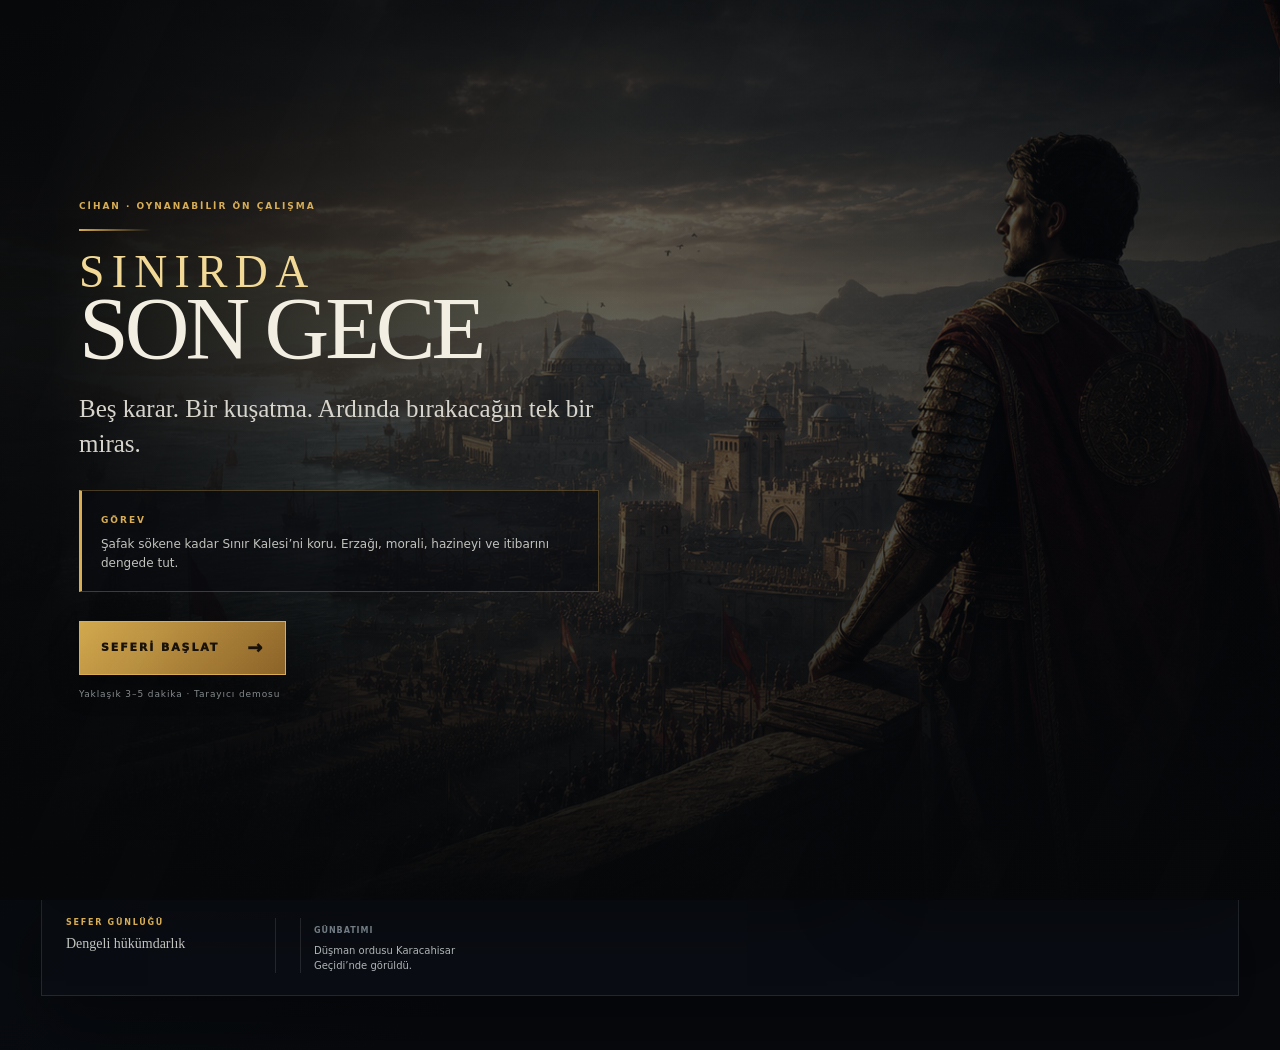
==== demo/index.html @ 83514f41 "Add playable Cihan siege demo" ====
<!doctype html>
<html lang="tr">
  <head>
    <meta charset="UTF-8" />
    <meta name="viewport" content="width=device-width, initial-scale=1.0" />
    <meta
      name="description"
      content="CİHAN: Tahtın Çağı için tarayıcıda oynanabilen sınır kalesi kuşatma demosu."
    />
    <meta name="theme-color" content="#080b10" />
    <title>CİHAN: Sınır Kalesi — Oynanabilir Demo</title>
    <link rel="stylesheet" href="./demo.css" />
  </head>
  <body>
    <div class="grain" aria-hidden="true"></div>

    <header class="game-header">
      <a class="brand" href="../" aria-label="Cihan ana sayfasına dön">
        <span>CİHAN</span>
        <small>TAHTIN ÇAĞI</small>
      </a>
      <div class="scenario-label">
        <span>Oynanabilir ön çalışma</span>
        <strong>Sınır Kalesi</strong>
      </div>
      <div class="header-actions">
        <button class="quiet-button" id="restartButton" type="button">
          Yeni Sefer
        </button>
        <a class="quiet-button" href="../">Vizyon Sitesi</a>
      </div>
    </header>

    <main class="game-shell">
      <section class="campaign-strip" aria-label="Sefer ilerlemesi">
        <div class="campaign-copy">
          <p id="chapterLabel">BÖLÜM 01 · ALARM</p>
          <h1 id="campaignTitle">Sınırda Son Gece</h1>
        </div>
        <div class="turn-track">
          <div class="turn-meta">
            <span id="turnCounter">KARAR 1 / 5</span>
            <span id="timeLabel">GÜNBATIMI</span>
          </div>
          <ol id="turnPips" aria-label="Karar ilerlemesi">
            <li class="active"><span>1</span></li>
            <li><span>2</span></li>
            <li><span>3</span></li>
            <li><span>4</span></li>
            <li><span>5</span></li>
          </ol>
        </div>
      </section>

      <section class="game-grid">
        <div class="world-panel">
          <div class="world-image" id="worldImage">
            <div class="world-vignette" aria-hidden="true"></div>
            <div class="weather weather-one" aria-hidden="true"></div>
            <div class="weather weather-two" aria-hidden="true"></div>

            <div class="map-status enemy-status">
              <span>DÜŞMAN ORDUSU</span>
              <strong id="enemyStrength">100%</strong>
              <div class="mini-bar">
                <i id="enemyBar" style="width: 100%"></i>
              </div>
            </div>

            <div class="map-status fortress-status">
              <span>SINIR KALESİ</span>
              <strong id="fortressStrength">45%</strong>
              <div class="mini-bar friendly">
                <i id="fortressBar" style="width: 45%"></i>
              </div>
            </div>

            <div class="map-marker fortress-marker">
              <span class="marker-pulse"></span>
              <i>KALE</i>
            </div>
            <div class="map-marker enemy-marker">
              <span class="marker-pulse"></span>
              <i>DÜŞMAN</i>
            </div>
            <div class="map-marker scout-marker" id="scoutMarker">
              <span class="marker-pulse"></span>
              <i>KEŞİF</i>
            </div>
            <div class="map-marker ally-marker" id="allyMarker">
              <span class="marker-pulse"></span>
              <i>TAKVİYE</i>
            </div>

            <div class="world-caption">
              <span id="locationLabel">BATI SINIRI · KARACAHİSAR GEÇİDİ</span>
              <p id="worldCaption">
                Düşman sancakları ufukta belirdi. Kale, yardım gelene kadar
                dayanmak zorunda.
              </p>
            </div>
          </div>

          <div class="resource-board" aria-label="Sefer kaynakları">
            <article class="resource-card" data-resource="erzak">
              <div>
                <span>ERZAK</span>
                <strong id="resourceErzak">72</strong>
              </div>
              <div class="resource-bar"><i id="barErzak"></i></div>
            </article>
            <article class="resource-card" data-resource="moral">
              <div>
                <span>MORAL</span>
                <strong id="resourceMoral">64</strong>
              </div>
              <div class="resource-bar"><i id="barMoral"></i></div>
            </article>
            <article class="resource-card" data-resource="hazine">
              <div>
                <span>HAZİNE</span>
                <strong id="resourceHazine">58</strong>
              </div>
              <div class="resource-bar"><i id="barHazine"></i></div>
            </article>
            <article class="resource-card" data-resource="itibar">
              <div>
                <span>İTİBAR</span>
                <strong id="resourceItibar">46</strong>
              </div>
              <div class="resource-bar"><i id="barItibar"></i></div>
            </article>
          </div>
        </div>

        <aside class="decision-panel" aria-labelledby="decisionTitle">
          <div class="decision-heading">
            <span id="sceneEyebrow">ALARM ÇANLARI</span>
            <h2 id="decisionTitle">İlk emrin ne olacak?</h2>
            <p id="sceneNarrative">
              Gözcüler üç düşman kolunun geçide yaklaştığını bildiriyor. Gece
              çökmeden tek bir hazırlığa zaman var.
            </p>
          </div>

          <div class="advisor-card">
            <div class="advisor-portrait" id="advisorPortrait" aria-hidden="true">
              <span>N</span>
            </div>
            <div>
              <span id="advisorName">NİZAM · BAŞVEKİL</span>
              <p id="advisorText">
                “Hünkârım, ilk emriniz yalnız kaleyi değil, askerlerin size
                duyduğu güveni de şekillendirecek.”
              </p>
            </div>
          </div>

          <div class="choice-list" id="choiceList" aria-live="polite"></div>

          <div class="last-result" id="lastResult" aria-live="polite" hidden>
            <span>EMRİNİN SONUCU</span>
            <p id="lastResultText"></p>
          </div>
        </aside>
      </section>

      <section class="chronicle-panel" aria-label="Sefer günlüğü">
        <div class="chronicle-heading">
          <span>SEFER GÜNLÜĞÜ</span>
          <strong id="strategyLabel">Henüz bir yol seçilmedi</strong>
        </div>
        <ol id="chronicleList">
          <li>
            <time>Günbatımı</time>
            <p>Düşman ordusu Karacahisar Geçidi’nde görüldü.</p>
          </li>
        </ol>
      </section>
    </main>

    <div class="opening-screen" id="openingScreen">
      <div class="opening-backdrop" aria-hidden="true"></div>
      <div class="opening-copy">
        <p class="eyebrow">CİHAN · OYNANABİLİR ÖN ÇALIŞMA</p>
        <div class="gold-rule"></div>
        <h2>
          <span>SINIRDA</span>
          SON GECE
        </h2>
        <p class="opening-lead">
          Beş karar. Bir kuşatma. Ardında bırakacağın tek bir miras.
        </p>
        <div class="mission-card">
          <span>GÖREV</span>
          <p>
            Şafak sökene kadar Sınır Kalesi’ni koru. Erzağı, morali, hazineyi
            ve itibarını dengede tut.
          </p>
        </div>
        <button class="start-button" id="startButton" type="button">
          <span>SEFERİ BAŞLAT</span>
          <i aria-hidden="true">→</i>
        </button>
        <small>Yaklaşık 3–5 dakika · Tarayıcı demosu</small>
      </div>
    </div>

    <div
      class="outcome-screen"
      id="outcomeScreen"
      role="dialog"
      aria-modal="true"
      aria-labelledby="outcomeTitle"
      hidden
    >
      <div class="outcome-backdrop" aria-hidden="true"></div>
      <div class="outcome-card">
        <p class="eyebrow" id="outcomeEyebrow">SEFER TAMAMLANDI</p>
        <h2 id="outcomeTitle">Kale Ayakta</h2>
        <p id="outcomeCopy"></p>
        <div class="legacy-score">
          <span>MİRAS PUANI</span>
          <strong id="legacyScore">0</strong>
        </div>
        <div class="outcome-stats" id="outcomeStats"></div>
        <blockquote id="legacyQuote"></blockquote>
        <div class="outcome-actions">
          <button class="start-button" id="playAgainButton" type="button">
            Yeniden Oyna
          </button>
          <a class="secondary-link" href="../">Oyun Vizyonuna Dön</a>
        </div>
      </div>
    </div>

    <noscript>
      <div class="noscript">
        Bu oynanabilir demo için tarayıcında JavaScript açık olmalı.
      </div>
    </noscript>

    <script src="./demo.js"></script>
  </body>
</html>
---- demo/demo.css ----
:root {
  --ink: #080b10;
  --ink-soft: #101720;
  --panel: rgba(12, 17, 24, 0.92);
  --panel-soft: rgba(19, 27, 37, 0.78);
  --line: rgba(221, 184, 102, 0.2);
  --line-cool: rgba(183, 203, 213, 0.14);
  --gold: #d8ad54;
  --gold-bright: #f2d995;
  --gold-deep: #8d642a;
  --ivory: #f3eee2;
  --muted: #a8afb6;
  --crimson: #8e2f2f;
  --crimson-bright: #d25d4d;
  --teal: #3a877d;
  --teal-bright: #65c4b3;
  --shadow: 0 24px 70px rgba(0, 0, 0, 0.42);
}

* {
  box-sizing: border-box;
}

html {
  background: var(--ink);
  color-scheme: dark;
}

body {
  min-width: 320px;
  min-height: 100vh;
  margin: 0;
  overflow-x: hidden;
  background:
    radial-gradient(circle at 15% 5%, rgba(118, 75, 27, 0.13), transparent 32%),
    linear-gradient(135deg, #0a0f15, #07090d 64%);
  color: var(--ivory);
  font-family:
    Inter, ui-sans-serif, system-ui, -apple-system, BlinkMacSystemFont, "Segoe UI",
    sans-serif;
}

button,
a {
  font: inherit;
}

button {
  color: inherit;
}

button:focus-visible,
a:focus-visible {
  outline: 2px solid var(--gold-bright);
  outline-offset: 4px;
}

.grain {
  position: fixed;
  z-index: 99;
  inset: 0;
  opacity: 0.055;
  pointer-events: none;
  background-image:
    linear-gradient(115deg, transparent 40%, rgba(255, 255, 255, 0.4) 50%, transparent 60%),
    radial-gradient(circle, rgba(255, 255, 255, 0.5) 0 0.7px, transparent 0.8px);
  background-size:
    210px 210px,
    5px 5px;
  mix-blend-mode: overlay;
}

.game-header {
  position: relative;
  z-index: 10;
  display: grid;
  grid-template-columns: 1fr auto 1fr;
  align-items: center;
  min-height: 76px;
  padding: 12px clamp(18px, 4vw, 64px);
  border-bottom: 1px solid var(--line);
  background: rgba(7, 10, 14, 0.92);
  backdrop-filter: blur(16px);
}

.brand {
  display: inline-flex;
  width: max-content;
  flex-direction: column;
  color: var(--ivory);
  line-height: 0.85;
  text-decoration: none;
}

.brand span {
  font-family: Georgia, "Times New Roman", serif;
  font-size: 24px;
  font-weight: 700;
  letter-spacing: 0.18em;
}

.brand small {
  margin-top: 8px;
  color: var(--gold);
  font-size: 8px;
  font-weight: 800;
  letter-spacing: 0.46em;
}

.scenario-label {
  display: flex;
  align-items: center;
  gap: 16px;
  color: var(--muted);
  text-transform: uppercase;
}

.scenario-label span {
  font-size: 9px;
  font-weight: 800;
  letter-spacing: 0.2em;
}

.scenario-label strong {
  padding-left: 16px;
  border-left: 1px solid var(--line);
  color: var(--ivory);
  font-family: Georgia, "Times New Roman", serif;
  font-size: 14px;
  letter-spacing: 0.08em;
}

.header-actions {
  display: flex;
  justify-content: flex-end;
  gap: 8px;
}

.quiet-button {
  min-height: 38px;
  padding: 10px 14px;
  border: 1px solid var(--line-cool);
  border-radius: 2px;
  background: rgba(255, 255, 255, 0.03);
  color: #c7c9c8;
  cursor: pointer;
  font-size: 10px;
  font-weight: 800;
  letter-spacing: 0.11em;
  text-decoration: none;
  text-transform: uppercase;
  transition:
    border-color 180ms ease,
    background 180ms ease,
    color 180ms ease;
}

.quiet-button:hover {
  border-color: rgba(216, 173, 84, 0.5);
  background: rgba(216, 173, 84, 0.08);
  color: var(--gold-bright);
}

.game-shell {
  width: min(1580px, 100%);
  margin: 0 auto;
  padding: 0 clamp(18px, 3.2vw, 52px) 54px;
}

.campaign-strip {
  display: grid;
  grid-template-columns: 1fr minmax(300px, 0.8fr);
  align-items: end;
  gap: 40px;
  padding: 28px 0 22px;
}

.campaign-copy p,
.turn-meta,
.decision-heading > span,
.advisor-card span,
.last-result span,
.chronicle-heading span,
.map-status span,
.world-caption span,
.eyebrow,
.mission-card > span,
.legacy-score span {
  margin: 0;
  color: var(--gold);
  font-size: 9px;
  font-weight: 900;
  letter-spacing: 0.22em;
  text-transform: uppercase;
}

.campaign-copy h1 {
  margin: 7px 0 0;
  font-family: Georgia, "Times New Roman", serif;
  font-size: clamp(28px, 3vw, 44px);
  font-weight: 500;
  letter-spacing: 0.015em;
}

.turn-track {
  min-width: 0;
}

.turn-meta {
  display: flex;
  justify-content: space-between;
  color: #969ea5;
  letter-spacing: 0.14em;
}

.turn-meta span:last-child {
  color: var(--gold);
}

.turn-track ol {
  position: relative;
  display: grid;
  grid-template-columns: repeat(5, 1fr);
  gap: 0;
  margin: 13px 0 0;
  padding: 0;
  list-style: none;
}

.turn-track ol::before {
  position: absolute;
  top: 10px;
  right: 10%;
  left: 10%;
  height: 1px;
  background: rgba(255, 255, 255, 0.15);
  content: "";
}

.turn-track li {
  position: relative;
  display: grid;
  place-items: center;
}

.turn-track li span {
  position: relative;
  z-index: 1;
  display: grid;
  width: 21px;
  height: 21px;
  place-items: center;
  border: 1px solid rgba(255, 255, 255, 0.18);
  border-radius: 50%;
  background: var(--ink);
  color: #737b82;
  font-size: 9px;
  font-weight: 800;
  transition: 240ms ease;
}

.turn-track li.active span,
.turn-track li.complete span {
  border-color: var(--gold);
  background: var(--gold);
  box-shadow: 0 0 20px rgba(216, 173, 84, 0.24);
  color: #17110a;
}

.turn-track li.complete span {
  background: #53401f;
  color: var(--gold-bright);
}

.game-grid {
  display: grid;
  grid-template-columns: minmax(0, 1.65fr) minmax(340px, 0.75fr);
  gap: 18px;
}

.world-panel,
.decision-panel,
.chronicle-panel {
  border: 1px solid var(--line-cool);
  background: var(--panel);
  box-shadow: var(--shadow);
}

.world-image {
  position: relative;
  min-height: 570px;
  overflow: hidden;
  background:
    linear-gradient(180deg, rgba(4, 7, 10, 0.18), rgba(5, 9, 13, 0.8)),
    url("../alliance-war-map.png") center / cover no-repeat;
  isolation: isolate;
}

.world-image::after {
  position: absolute;
  z-index: -1;
  inset: 0;
  background:
    radial-gradient(circle at 74% 36%, rgba(178, 54, 35, 0.17), transparent 28%),
    radial-gradient(circle at 34% 65%, rgba(55, 135, 124, 0.12), transparent 22%);
  content: "";
  transition: background 500ms ease;
}

.world-vignette {
  position: absolute;
  inset: 0;
  box-shadow: inset 0 0 120px 30px rgba(0, 0, 0, 0.75);
  pointer-events: none;
}

.weather {
  position: absolute;
  width: 45%;
  height: 2px;
  opacity: 0.2;
  background: linear-gradient(90deg, transparent, #d7e1e3, transparent);
  filter: blur(1px);
  transform: rotate(-18deg);
  animation: weather-drift 6s linear infinite;
}

.weather-one {
  top: 22%;
  left: -20%;
}

.weather-two {
  top: 54%;
  left: -40%;
  animation-delay: -3s;
}

.map-status {
  position: absolute;
  z-index: 3;
  width: 150px;
  padding: 12px;
  border: 1px solid rgba(255, 255, 255, 0.12);
  background: rgba(8, 12, 17, 0.8);
  backdrop-filter: blur(10px);
}

.map-status span {
  display: block;
  color: #b3b8bb;
  font-size: 8px;
  letter-spacing: 0.16em;
}

.map-status strong {
  display: block;
  margin-top: 5px;
  font-family: Georgia, "Times New Roman", serif;
  font-size: 20px;
  font-weight: 500;
}

.enemy-status {
  top: 22px;
  right: 22px;
}

.fortress-status {
  bottom: 92px;
  left: 22px;
}

.mini-bar {
  height: 3px;
  margin-top: 9px;
  overflow: hidden;
  background: rgba(255, 255, 255, 0.1);
}

.mini-bar i {
  display: block;
  height: 100%;
  background: var(--crimson-bright);
  transition: width 500ms ease;
}

.mini-bar.friendly i {
  background: var(--teal-bright);
}

.map-marker {
  position: absolute;
  z-index: 2;
  display: grid;
  width: 54px;
  height: 54px;
  place-items: center;
  border: 1px solid rgba(255, 255, 255, 0.33);
  border-radius: 50%;
  background: rgba(9, 14, 20, 0.75);
  box-shadow: 0 6px 20px rgba(0, 0, 0, 0.45);
  transition:
    opacity 400ms ease,
    transform 400ms ease;
}

.map-marker i {
  font-size: 7px;
  font-style: normal;
  font-weight: 900;
  letter-spacing: 0.14em;
}

.marker-pulse {
  position: absolute;
  inset: -8px;
  border: 1px solid currentColor;
  border-radius: 50%;
  opacity: 0;
  animation: marker-pulse 2.4s ease-out infinite;
}

.fortress-marker {
  bottom: 39%;
  left: 31%;
  color: var(--teal-bright);
}

.enemy-marker {
  top: 27%;
  right: 31%;
  color: var(--crimson-bright);
}

.scout-marker {
  top: 48%;
  right: 45%;
  color: var(--gold-bright);
  opacity: 0;
  transform: scale(0.5);
}

.ally-marker {
  top: 18%;
  left: 18%;
  color: #c5dbea;
  opacity: 0;
  transform: translateX(-30px) scale(0.5);
}

.scout-marker.visible,
.ally-marker.visible {
  opacity: 1;
  transform: none;
}

.world-caption {
  position: absolute;
  z-index: 3;
  right: 0;
  bottom: 0;
  left: 0;
  padding: 24px 28px 25px;
  border-top: 1px solid rgba(255, 255, 255, 0.1);
  background: linear-gradient(90deg, rgba(6, 9, 13, 0.96), rgba(6, 9, 13, 0.72));
  backdrop-filter: blur(12px);
}

.world-caption span {
  font-size: 8px;
  letter-spacing: 0.18em;
}

.world-caption p {
  max-width: 730px;
  margin: 8px 0 0;
  color: #c5c9c9;
  font-family: Georgia, "Times New Roman", serif;
  font-size: 16px;
  line-height: 1.55;
}

.resource-board {
  display: grid;
  grid-template-columns: repeat(4, 1fr);
  border-top: 1px solid var(--line-cool);
}

.resource-card {
  min-width: 0;
  padding: 18px 20px;
  border-right: 1px solid var(--line-cool);
  transition:
    background 220ms ease,
    box-shadow 220ms ease;
}

.resource-card:last-child {
  border-right: 0;
}

.resource-card > div:first-child {
  display: flex;
  align-items: baseline;
  justify-content: space-between;
  gap: 10px;
}

.resource-card span {
  color: #8d969d;
  font-size: 8px;
  font-weight: 900;
  letter-spacing: 0.18em;
}

.resource-card strong {
  color: var(--ivory);
  font-family: Georgia, "Times New Roman", serif;
  font-size: 21px;
  font-weight: 500;
}

.resource-bar {
  height: 2px;
  margin-top: 11px;
  overflow: hidden;
  background: rgba(255, 255, 255, 0.08);
}

.resource-bar i {
  display: block;
  width: 50%;
  height: 100%;
  background: var(--gold);
  transition: width 420ms ease;
}

.resource-card.changed {
  background: rgba(216, 173, 84, 0.08);
  box-shadow: inset 0 3px 0 var(--gold);
}

.decision-panel {
  position: relative;
  min-height: 690px;
  padding: clamp(22px, 2.5vw, 34px);
  overflow: hidden;
  background:
    linear-gradient(rgba(12, 17, 24, 0.94), rgba(12, 17, 24, 0.98)),
    url("../hero-lineup.png") center top / cover no-repeat;
}

.decision-panel::before {
  position: absolute;
  top: 0;
  left: 0;
  width: 3px;
  height: 100%;
  background: linear-gradient(var(--gold), transparent 82%);
  content: "";
}

.decision-heading h2 {
  margin: 9px 0 11px;
  font-family: Georgia, "Times New Roman", serif;
  font-size: clamp(27px, 2.2vw, 38px);
  font-weight: 500;
  line-height: 1.08;
}

.decision-heading > p {
  margin: 0;
  color: #b9bec1;
  font-size: 13px;
  line-height: 1.65;
}

.advisor-card {
  display: grid;
  grid-template-columns: 42px 1fr;
  gap: 13px;
  margin: 24px 0;
  padding: 13px;
  border: 1px solid var(--line);
  background: rgba(216, 173, 84, 0.055);
}

.advisor-portrait {
  display: grid;
  width: 42px;
  height: 42px;
  place-items: center;
  border: 1px solid rgba(216, 173, 84, 0.4);
  border-radius: 50%;
  background: radial-gradient(circle at 50% 30%, #3a2a18, #100d09);
  color: var(--gold-bright);
  font-family: Georgia, "Times New Roman", serif;
  font-size: 18px;
}

.advisor-card span {
  display: block;
  margin: 2px 0 5px;
  font-size: 8px;
  letter-spacing: 0.15em;
}

.advisor-card p {
  margin: 0;
  color: #c7c4bb;
  font-family: Georgia, "Times New Roman", serif;
  font-size: 12px;
  font-style: italic;
  line-height: 1.5;
}

.choice-list {
  display: grid;
  gap: 10px;
}

.choice-button {
  position: relative;
  display: grid;
  grid-template-columns: 34px 1fr auto;
  align-items: center;
  gap: 12px;
  width: 100%;
  min-height: 84px;
  padding: 13px 14px;
  overflow: hidden;
  border: 1px solid rgba(255, 255, 255, 0.12);
  border-radius: 0;
  background: rgba(255, 255, 255, 0.025);
  cursor: pointer;
  text-align: left;
  transition:
    transform 180ms ease,
    border-color 180ms ease,
    background 180ms ease;
}

.choice-button::after {
  position: absolute;
  top: 0;
  bottom: 0;
  left: 0;
  width: 2px;
  background: var(--gold);
  content: "";
  opacity: 0;
  transform: scaleY(0.2);
  transition: 180ms ease;
}

.choice-button:hover:not(:disabled) {
  z-index: 1;
  border-color: rgba(216, 173, 84, 0.55);
  background: rgba(216, 173, 84, 0.075);
  transform: translateX(-4px);
}

.choice-button:hover:not(:disabled)::after {
  opacity: 1;
  transform: scaleY(1);
}

.choice-button:disabled {
  cursor: not-allowed;
  filter: grayscale(0.5);
  opacity: 0.42;
}

.choice-index {
  display: grid;
  width: 32px;
  height: 32px;
  place-items: center;
  border: 1px solid rgba(216, 173, 84, 0.34);
  border-radius: 50%;
  color: var(--gold);
  font-size: 10px;
  font-weight: 900;
}

.choice-copy strong {
  display: block;
  color: var(--ivory);
  font-family: Georgia, "Times New Roman", serif;
  font-size: 15px;
  font-weight: 500;
}

.choice-copy small {
  display: block;
  margin-top: 5px;
  color: #8f979d;
  font-size: 10px;
  line-height: 1.4;
}

.choice-effect {
  max-width: 82px;
  color: var(--gold-bright);
  font-size: 8px;
  font-weight: 900;
  letter-spacing: 0.08em;
  line-height: 1.45;
  text-align: right;
  text-transform: uppercase;
}

.last-result {
  margin-top: 14px;
  padding: 13px 15px;
  border-left: 2px solid var(--teal-bright);
  background: rgba(58, 135, 125, 0.09);
  animation: rise 350ms ease both;
}

.last-result span {
  color: var(--teal-bright);
  font-size: 8px;
}

.last-result p {
  margin: 6px 0 0;
  color: #bbc9c6;
  font-size: 11px;
  line-height: 1.5;
}

.chronicle-panel {
  display: grid;
  grid-template-columns: 210px 1fr;
  gap: 24px;
  margin-top: 18px;
  padding: 22px 24px;
  background: rgba(10, 14, 19, 0.85);
}

.chronicle-heading {
  padding-right: 20px;
  border-right: 1px solid var(--line-cool);
}

.chronicle-heading span {
  display: block;
  color: var(--gold);
  font-size: 8px;
}

.chronicle-heading strong {
  display: block;
  margin-top: 9px;
  color: #c2c3be;
  font-family: Georgia, "Times New Roman", serif;
  font-size: 14px;
  font-weight: 500;
}

.chronicle-panel ol {
  display: grid;
  grid-template-columns: repeat(5, minmax(150px, 1fr));
  gap: 14px;
  margin: 0;
  padding: 0;
  overflow-x: auto;
  list-style: none;
}

.chronicle-panel li {
  min-width: 150px;
  padding-left: 13px;
  border-left: 1px solid rgba(255, 255, 255, 0.11);
  animation: rise 360ms ease both;
}

.chronicle-panel time {
  color: #727c84;
  font-size: 8px;
  font-weight: 900;
  letter-spacing: 0.12em;
  text-transform: uppercase;
}

.chronicle-panel li p {
  margin: 6px 0 0;
  color: #afb5b7;
  font-size: 10px;
  line-height: 1.5;
}

.opening-screen,
.outcome-screen {
  position: fixed;
  z-index: 80;
  display: grid;
  inset: 0;
  min-height: 100dvh;
  place-items: center;
  overflow-y: auto;
  background: #070a0e;
}

.opening-screen[hidden],
.outcome-screen[hidden] {
  display: none;
}

.opening-backdrop,
.outcome-backdrop {
  position: absolute;
  inset: 0;
  background:
    linear-gradient(90deg, rgba(5, 7, 10, 0.97) 4%, rgba(5, 7, 10, 0.63) 48%, rgba(5, 7, 10, 0.72)),
    linear-gradient(180deg, transparent 56%, rgba(5, 7, 10, 0.94)),
    url("../cover-key-art.png") center / cover no-repeat;
  filter: saturate(0.78);
}

.opening-copy {
  position: relative;
  z-index: 1;
  width: min(610px, calc(100% - 40px));
  margin-right: min(40vw, 640px);
  padding: 50px 0;
  animation: opening-rise 700ms ease-out both;
}

.gold-rule {
  width: 72px;
  height: 2px;
  margin: 18px 0 22px;
  background: linear-gradient(90deg, var(--gold), transparent);
}

.opening-copy h2 {
  margin: 0;
  font-family: Georgia, "Times New Roman", serif;
  font-size: clamp(49px, 7vw, 94px);
  font-weight: 500;
  letter-spacing: -0.045em;
  line-height: 0.82;
}

.opening-copy h2 span {
  display: block;
  color: var(--gold-bright);
  font-size: 0.51em;
  letter-spacing: 0.16em;
}

.opening-lead {
  max-width: 520px;
  margin: 27px 0 0;
  color: #d7d4cc;
  font-family: Georgia, "Times New Roman", serif;
  font-size: clamp(18px, 2vw, 25px);
  line-height: 1.4;
}

.mission-card {
  max-width: 520px;
  margin: 29px 0;
  padding: 17px 19px;
  border: 1px solid rgba(216, 173, 84, 0.3);
  border-left: 3px solid var(--gold);
  background: rgba(8, 11, 15, 0.63);
  backdrop-filter: blur(10px);
}

.mission-card p {
  margin: 8px 0 0;
  color: #c2c2bc;
  font-size: 12px;
  line-height: 1.6;
}

.start-button {
  display: inline-flex;
  min-height: 54px;
  align-items: center;
  justify-content: center;
  gap: 28px;
  padding: 15px 21px;
  border: 1px solid var(--gold);
  border-radius: 0;
  background: linear-gradient(135deg, #d2a84e, #8c6328);
  box-shadow: 0 10px 30px rgba(0, 0, 0, 0.25);
  color: #171109;
  cursor: pointer;
  font-size: 11px;
  font-weight: 950;
  letter-spacing: 0.17em;
  text-transform: uppercase;
  transition:
    transform 180ms ease,
    filter 180ms ease;
}

.start-button:hover {
  filter: brightness(1.12);
  transform: translateY(-2px);
}

.start-button i {
  font-size: 18px;
  font-style: normal;
}

.opening-copy > small {
  display: block;
  margin-top: 14px;
  color: #84898c;
  font-size: 9px;
  letter-spacing: 0.1em;
}

.outcome-screen {
  padding: 30px;
}

.outcome-backdrop {
  background:
    linear-gradient(rgba(4, 7, 10, 0.69), rgba(4, 7, 10, 0.94)),
    url("../living-capital.png") center / cover no-repeat;
  filter: saturate(0.65);
}

.outcome-card {
  position: relative;
  z-index: 1;
  width: min(780px, 100%);
  padding: clamp(30px, 5vw, 58px);
  border: 1px solid rgba(216, 173, 84, 0.42);
  background:
    linear-gradient(135deg, rgba(14, 19, 25, 0.96), rgba(6, 9, 13, 0.93));
  box-shadow: 0 40px 100px rgba(0, 0, 0, 0.58);
  text-align: center;
  animation: opening-rise 600ms ease both;
}

.outcome-card::before,
.outcome-card::after {
  position: absolute;
  width: 36px;
  height: 36px;
  border-color: var(--gold);
  content: "";
}

.outcome-card::before {
  top: 12px;
  left: 12px;
  border-top: 1px solid;
  border-left: 1px solid;
}

.outcome-card::after {
  right: 12px;
  bottom: 12px;
  border-right: 1px solid;
  border-bottom: 1px solid;
}

.outcome-card h2 {
  margin: 10px 0 12px;
  color: var(--gold-bright);
  font-family: Georgia, "Times New Roman", serif;
  font-size: clamp(38px, 5vw, 66px);
  font-weight: 500;
  line-height: 1;
}

.outcome-card > p:not(.eyebrow) {
  max-width: 570px;
  margin: 0 auto;
  color: #c4c6c4;
  font-size: 13px;
  line-height: 1.7;
}

.legacy-score {
  display: inline-flex;
  align-items: baseline;
  gap: 18px;
  margin: 28px auto 22px;
  padding: 13px 22px;
  border-top: 1px solid var(--line);
  border-bottom: 1px solid var(--line);
}

.legacy-score strong {
  color: var(--gold-bright);
  font-family: Georgia, "Times New Roman", serif;
  font-size: 38px;
  font-weight: 500;
}

.outcome-stats {
  display: grid;
  grid-template-columns: repeat(4, 1fr);
  gap: 8px;
  margin-bottom: 24px;
}

.outcome-stat {
  padding: 12px 8px;
  border: 1px solid rgba(255, 255, 255, 0.1);
  background: rgba(255, 255, 255, 0.025);
}

.outcome-stat span {
  display: block;
  color: #838c92;
  font-size: 8px;
  font-weight: 900;
  letter-spacing: 0.12em;
}

.outcome-stat strong {
  display: block;
  margin-top: 5px;
  font-family: Georgia, "Times New Roman", serif;
  font-size: 21px;
  font-weight: 500;
}

.outcome-card blockquote {
  max-width: 560px;
  margin: 20px auto 28px;
  color: #d5d2c7;
  font-family: Georgia, "Times New Roman", serif;
  font-size: 17px;
  font-style: italic;
  line-height: 1.55;
}

.outcome-actions {
  display: flex;
  align-items: center;
  justify-content: center;
  gap: 20px;
}

.secondary-link {
  color: #bdc1c1;
  font-size: 10px;
  font-weight: 900;
  letter-spacing: 0.12em;
  text-decoration: none;
  text-transform: uppercase;
}

.secondary-link:hover {
  color: var(--gold-bright);
}

.noscript {
  position: fixed;
  z-index: 100;
  right: 0;
  bottom: 0;
  left: 0;
  padding: 16px;
  background: var(--crimson);
  color: white;
  text-align: center;
}

@keyframes weather-drift {
  from {
    transform: translate(-20%, 0) rotate(-18deg);
  }
  to {
    transform: translate(270%, 40px) rotate(-18deg);
  }
}

@keyframes marker-pulse {
  0% {
    opacity: 0.5;
    transform: scale(0.5);
  }
  70%,
  100% {
    opacity: 0;
    transform: scale(1.35);
  }
}

@keyframes rise {
  from {
    opacity: 0;
    transform: translateY(8px);
  }
  to {
    opacity: 1;
    transform: translateY(0);
  }
}

@keyframes opening-rise {
  from {
    opacity: 0;
    transform: translateY(18px);
  }
  to {
    opacity: 1;
    transform: translateY(0);
  }
}

@media (max-width: 1120px) {
  .game-grid {
    grid-template-columns: minmax(0, 1.25fr) minmax(330px, 0.85fr);
  }

  .world-image {
    min-height: 520px;
  }

  .resource-board {
    grid-template-columns: repeat(2, 1fr);
  }

  .resource-card:nth-child(2) {
    border-right: 0;
  }

  .resource-card:nth-child(-n + 2) {
    border-bottom: 1px solid var(--line-cool);
  }

  .opening-copy {
    margin-right: 36vw;
  }
}

@media (max-width: 860px) {
  .game-header {
    grid-template-columns: 1fr auto;
  }

  .scenario-label {
    display: none;
  }

  .campaign-strip,
  .game-grid {
    grid-template-columns: 1fr;
  }

  .campaign-strip {
    gap: 20px;
  }

  .world-image {
    min-height: 470px;
  }

  .decision-panel {
    min-height: auto;
  }

  .chronicle-panel {
    grid-template-columns: 1fr;
  }

  .chronicle-heading {
    padding: 0 0 12px;
    border-right: 0;
    border-bottom: 1px solid var(--line-cool);
  }

  .opening-backdrop {
    background:
      linear-gradient(90deg, rgba(5, 7, 10, 0.92), rgba(5, 7, 10, 0.58)),
      linear-gradient(180deg, rgba(5, 7, 10, 0.12) 35%, rgba(5, 7, 10, 0.95)),
      url("../cover-key-art.png") 58% center / cover no-repeat;
  }

  .opening-copy {
    align-self: end;
    margin: 0;
    padding: 70px 0 42px;
  }
}

@media (max-width: 620px) {
  .game-header {
    min-height: 64px;
    padding: 10px 14px;
  }

  .brand span {
    font-size: 19px;
  }

  .header-actions .quiet-button:last-child {
    display: none;
  }

  .game-shell {
    padding: 0 10px 30px;
  }

  .campaign-strip {
    padding: 20px 4px 16px;
  }

  .campaign-copy h1 {
    font-size: 28px;
  }

  .world-image {
    min-height: 440px;
  }

  .map-status {
    width: 125px;
    padding: 10px;
  }

  .enemy-status {
    top: 12px;
    right: 12px;
  }

  .fortress-status {
    bottom: 104px;
    left: 12px;
  }

  .world-caption {
    padding: 18px 17px;
  }

  .world-caption p {
    font-size: 14px;
  }

  .resource-card {
    padding: 14px;
  }

  .decision-panel {
    padding: 22px 16px;
  }

  .choice-button {
    grid-template-columns: 30px 1fr;
  }

  .choice-effect {
    grid-column: 2;
    max-width: none;
    text-align: left;
  }

  .chronicle-panel {
    padding: 18px;
  }

  .opening-screen,
  .outcome-screen {
    align-items: end;
  }

  .opening-copy {
    width: calc(100% - 28px);
    padding-bottom: 24px;
  }

  .opening-copy h2 {
    font-size: 56px;
  }

  .opening-lead {
    font-size: 18px;
  }

  .outcome-screen {
    padding: 12px;
  }

  .outcome-card {
    max-height: calc(100dvh - 24px);
    padding: 30px 18px;
    overflow-y: auto;
  }

  .outcome-stats {
    grid-template-columns: repeat(2, 1fr);
  }

  .outcome-actions {
    flex-direction: column;
  }
}

@media (prefers-reduced-motion: reduce) {
  *,
  *::before,
  *::after {
    scroll-behavior: auto !important;
    animation-duration: 0.01ms !important;
    animation-iteration-count: 1 !important;
    transition-duration: 0.01ms !important;
  }
}
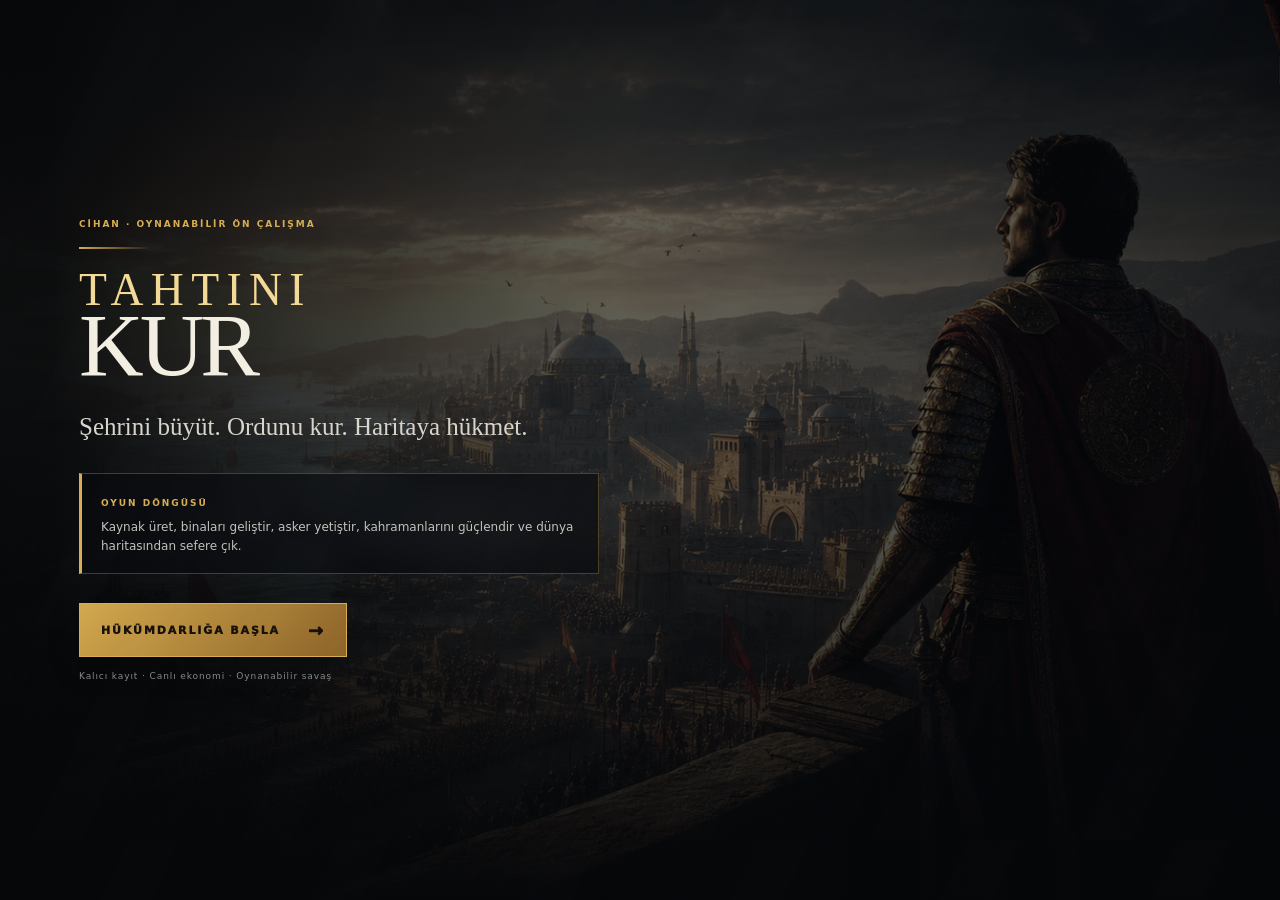
==== commit a0c9ebae: "Build the living kingdom game loop" ====
--- a/demo/index.html
+++ b/demo/index.html
@@ -9,7 +9,14 @@
     />
     <meta name="theme-color" content="#080b10" />
     <title>CİHAN: Sınır Kalesi — Oynanabilir Demo</title>
-    <link rel="stylesheet" href="./demo.css" />
+    <link
+      rel="preload"
+      as="image"
+      href="./assets/unit-sprites.png?v=20260724-4"
+      fetchpriority="high"
+    />
+    <link rel="stylesheet" href="./demo.css?v=20260724-5" />
+    <link rel="stylesheet" href="./kingdom.css?v=20260724-5" />
   </head>
   <body>
     <div class="grain" aria-hidden="true"></div>
@@ -20,18 +27,82 @@
         <small>TAHTIN ÇAĞI</small>
       </a>
       <div class="scenario-label">
-        <span>Oynanabilir ön çalışma</span>
-        <strong>Sınır Kalesi</strong>
+        <span id="headerModeLabel">Yaşayan strateji demosu</span>
+        <strong id="headerLocationLabel">Payitaht</strong>
       </div>
       <div class="header-actions">
         <button class="quiet-button" id="restartButton" type="button">
-          Yeni Sefer
+          Tahta Dön
         </button>
         <a class="quiet-button" href="../">Vizyon Sitesi</a>
       </div>
     </header>
 
-    <main class="game-shell">
+    <main class="kingdom-shell" id="kingdomShell" hidden>
+      <section class="kingdom-commandbar" aria-label="Hükümdarlık durumu">
+        <div class="ruler-seal" aria-hidden="true">ST</div>
+        <div class="ruler-copy">
+          <span>SELİN HATUN · CİHAN HÜKÜMDARI</span>
+          <strong>Payitaht <i>Seviye <b id="palaceLevel">6</b></i></strong>
+        </div>
+        <div class="kingdom-power">
+          <span>DEVLET GÜCÜ</span>
+          <strong id="kingdomPower">12.840</strong>
+        </div>
+        <div class="kingdom-resources" id="kingdomResources">
+          <article data-meta-resource="food">
+            <span class="resource-glyph">●</span>
+            <div><small>ERZAK</small><strong id="metaFood">18.400</strong></div>
+          </article>
+          <article data-meta-resource="wood">
+            <span class="resource-glyph">╱</span>
+            <div><small>KERES.</small><strong id="metaWood">11.200</strong></div>
+          </article>
+          <article data-meta-resource="stone">
+            <span class="resource-glyph">◆</span>
+            <div><small>TAŞ</small><strong id="metaStone">8.600</strong></div>
+          </article>
+          <article data-meta-resource="gold">
+            <span class="resource-glyph">◉</span>
+            <div><small>ALTIN</small><strong id="metaGold">5.400</strong></div>
+          </article>
+        </div>
+        <button
+          class="notification-button"
+          id="notificationButton"
+          type="button"
+          aria-label="Bildirimleri aç"
+        >
+          <span aria-hidden="true">♢</span><i id="notificationCount">3</i>
+        </button>
+      </section>
+
+      <nav class="kingdom-nav" id="kingdomNav" aria-label="Oyun bölümleri">
+        <button class="active" data-screen="city" type="button">
+          <span>♜</span>Başkent
+        </button>
+        <button data-screen="map" type="button"><span>⌖</span>Dünya</button>
+        <button data-screen="army" type="button"><span>⚔</span>Ordu</button>
+        <button data-screen="heroes" type="button">
+          <span>♞</span>Kahramanlar
+        </button>
+        <button data-screen="quests" type="button">
+          <span>◇</span>Görevler <i id="questBadge">2</i>
+        </button>
+        <button data-screen="alliance" type="button">
+          <span>⚑</span>İttifak
+        </button>
+        <button data-screen="season" type="button"><span>✦</span>Sezon</button>
+      </nav>
+
+      <section
+        class="kingdom-content"
+        id="kingdomContent"
+        aria-live="polite"
+      ></section>
+    </main>
+
+    <main class="game-shell" id="battleShell" hidden>
       <section class="campaign-strip" aria-label="Sefer ilerlemesi">
         <div class="campaign-copy">
           <p id="chapterLabel">BÖLÜM 01 · ALARM</p>
@@ -56,6 +127,42 @@
         <div class="world-panel">
           <div class="world-image" id="worldImage">
             <div class="world-vignette" aria-hidden="true"></div>
+            <div class="battle-stage" id="battleStage" hidden>
+              <canvas
+                id="battleCanvas"
+                width="1000"
+                height="560"
+                aria-label="Gerçek zamanlı kuşatma savaş alanı"
+              ></canvas>
+              <div class="battle-topbar">
+                <div>
+                  <span>KALE DAYANIKLILIĞI</span>
+                  <strong id="battleFortressValue">100</strong>
+                  <div class="battle-meter friendly">
+                    <i id="battleFortressMeter"></i>
+                  </div>
+                </div>
+                <div class="battle-timer">
+                  <span>ŞAFAĞA KALAN</span>
+                  <strong id="battleTimer">00:45</strong>
+                </div>
+                <div>
+                  <span>DÜŞMAN KUVVETİ</span>
+                  <strong id="battleEnemyValue">0</strong>
+                  <div class="battle-meter enemy">
+                    <i id="battleEnemyMeter"></i>
+                  </div>
+                </div>
+              </div>
+              <div class="battle-message" id="battleMessage">
+                <span>HÜCUM NOKTASI</span>
+                Haritada istediğin yere dokun; birliklerin o hatta ilerlesin.
+              </div>
+              <div class="battle-countdown" id="battleCountdown" hidden>
+                <span id="battleCountdownValue">3</span>
+                <small>SURLARI SAVUN</small>
+              </div>
+            </div>
             <div class="weather weather-one" aria-hidden="true"></div>
             <div class="weather weather-two" aria-hidden="true"></div>
 
@@ -185,24 +292,24 @@
         <p class="eyebrow">CİHAN · OYNANABİLİR ÖN ÇALIŞMA</p>
         <div class="gold-rule"></div>
         <h2>
-          <span>SINIRDA</span>
-          SON GECE
+          <span>TAHTINI</span>
+          KUR
         </h2>
         <p class="opening-lead">
-          Beş karar. Bir kuşatma. Ardında bırakacağın tek bir miras.
+          Şehrini büyüt. Ordunu kur. Haritaya hükmet.
         </p>
         <div class="mission-card">
-          <span>GÖREV</span>
+          <span>OYUN DÖNGÜSÜ</span>
           <p>
-            Şafak sökene kadar Sınır Kalesi’ni koru. Erzağı, morali, hazineyi
-            ve itibarını dengede tut.
+            Kaynak üret, binaları geliştir, asker yetiştir, kahramanlarını
+            güçlendir ve dünya haritasından sefere çık.
           </p>
         </div>
         <button class="start-button" id="startButton" type="button">
-          <span>SEFERİ BAŞLAT</span>
+          <span>HÜKÜMDARLIĞA BAŞLA</span>
           <i aria-hidden="true">→</i>
         </button>
-        <small>Yaklaşık 3–5 dakika · Tarayıcı demosu</small>
+        <small>Kalıcı kayıt · Canlı ekonomi · Oynanabilir savaş</small>
       </div>
     </div>
 
@@ -227,11 +334,34 @@
         <blockquote id="legacyQuote"></blockquote>
         <div class="outcome-actions">
           <button class="start-button" id="playAgainButton" type="button">
-            Yeniden Oyna
+            Ganimeti Başkente Taşı
           </button>
-          <a class="secondary-link" href="../">Oyun Vizyonuna Dön</a>
-        </div>
-      </div>
+          <button class="secondary-link button-link" id="retryBattleButton" type="button">
+            Yeniden Savaş
+          </button>
+        </div>
+      </div>
+    </div>
+
+    <div class="kingdom-modal" id="kingdomModal" hidden>
+      <button
+        class="modal-scrim"
+        id="modalScrim"
+        type="button"
+        aria-label="Pencereyi kapat"
+      ></button>
+      <section
+        class="kingdom-modal-card"
+        id="kingdomModalCard"
+        role="dialog"
+        aria-modal="true"
+        aria-label="Oyun işlemi"
+      ></section>
+    </div>
+
+    <div class="game-toast" id="gameToast" role="status" aria-live="polite" hidden>
+      <span id="toastIcon">✓</span>
+      <p id="toastText">Emir yerine getirildi.</p>
     </div>
 
     <noscript>
@@ -240,6 +370,7 @@
       </div>
     </noscript>
 
-    <script src="./demo.js"></script>
+    <script src="./demo.js?v=20260724-5"></script>
+    <script src="./kingdom.js?v=20260724-5"></script>
   </body>
 </html>
--- a/demo/demo.css
+++ b/demo/demo.css
@@ -296,6 +296,180 @@
   isolation: isolate;
 }
 
+.battle-stage {
+  position: absolute;
+  z-index: 7;
+  inset: 0;
+  overflow: hidden;
+  background:
+    linear-gradient(90deg, rgba(7, 13, 15, 0.18), rgba(18, 8, 7, 0.14)),
+    rgba(4, 7, 10, 0.12);
+}
+
+.battle-stage[hidden] {
+  display: none;
+}
+
+.battle-stage::after {
+  position: absolute;
+  inset: 0;
+  border: 1px solid rgba(216, 173, 84, 0.12);
+  box-shadow:
+    inset 0 0 90px rgba(0, 0, 0, 0.48),
+    inset 0 -110px 90px rgba(0, 0, 0, 0.2);
+  content: "";
+  pointer-events: none;
+}
+
+#battleCanvas {
+  display: block;
+  width: 100%;
+  height: 100%;
+  cursor: crosshair;
+  touch-action: none;
+}
+
+.battle-topbar {
+  position: absolute;
+  z-index: 3;
+  top: 14px;
+  left: 50%;
+  display: grid;
+  width: min(650px, calc(100% - 28px));
+  grid-template-columns: 1fr auto 1fr;
+  align-items: center;
+  gap: 20px;
+  padding: 11px 16px;
+  border: 1px solid rgba(255, 255, 255, 0.13);
+  background: rgba(6, 10, 14, 0.86);
+  box-shadow: 0 12px 32px rgba(0, 0, 0, 0.32);
+  backdrop-filter: blur(12px);
+  transform: translateX(-50%);
+}
+
+.battle-topbar > div:first-child,
+.battle-topbar > div:last-child {
+  display: grid;
+  grid-template-columns: 1fr auto;
+  align-items: baseline;
+  gap: 10px;
+}
+
+.battle-topbar span,
+.battle-message span,
+.battle-countdown small {
+  color: #aab1b5;
+  font-size: 7px;
+  font-weight: 900;
+  letter-spacing: 0.16em;
+}
+
+.battle-topbar strong {
+  color: var(--ivory);
+  font-family: Georgia, "Times New Roman", serif;
+  font-size: 16px;
+  font-weight: 500;
+}
+
+.battle-meter {
+  grid-column: 1 / -1;
+  height: 3px;
+  overflow: hidden;
+  background: rgba(255, 255, 255, 0.1);
+}
+
+.battle-meter i {
+  display: block;
+  width: 100%;
+  height: 100%;
+  transition: width 220ms linear;
+}
+
+.battle-meter.friendly i {
+  background: var(--teal-bright);
+}
+
+.battle-meter.enemy i {
+  background: var(--crimson-bright);
+}
+
+.battle-timer {
+  min-width: 78px;
+  padding: 0 15px;
+  border-right: 1px solid rgba(255, 255, 255, 0.12);
+  border-left: 1px solid rgba(255, 255, 255, 0.12);
+  text-align: center;
+}
+
+.battle-timer span {
+  display: block;
+  color: var(--gold);
+  white-space: nowrap;
+}
+
+.battle-timer strong {
+  display: block;
+  margin-top: 3px;
+  color: var(--gold-bright);
+  font-size: 24px;
+  font-variant-numeric: tabular-nums;
+}
+
+.battle-message {
+  position: absolute;
+  z-index: 3;
+  right: 18px;
+  bottom: 16px;
+  max-width: 310px;
+  padding: 10px 13px;
+  border: 1px solid rgba(216, 173, 84, 0.24);
+  background: rgba(7, 10, 14, 0.84);
+  color: #c2c7c8;
+  font-size: 9px;
+  line-height: 1.5;
+  pointer-events: none;
+}
+
+.battle-message span {
+  display: block;
+  margin-bottom: 3px;
+  color: var(--gold);
+}
+
+.battle-countdown {
+  position: absolute;
+  z-index: 5;
+  display: grid;
+  inset: 0;
+  place-content: center;
+  background: rgba(3, 6, 9, 0.46);
+  text-align: center;
+  backdrop-filter: blur(3px);
+}
+
+.battle-countdown[hidden] {
+  display: none;
+}
+
+.battle-countdown span {
+  color: var(--gold-bright);
+  font-family: Georgia, "Times New Roman", serif;
+  font-size: 96px;
+  line-height: 0.8;
+  text-shadow: 0 8px 30px rgba(0, 0, 0, 0.7);
+}
+
+.battle-countdown small {
+  margin-top: 17px;
+  color: var(--ivory);
+  font-size: 10px;
+  letter-spacing: 0.3em;
+}
+
+.battle-stage.castle-hit {
+  animation: castle-hit 240ms ease;
+}
+
 .world-image::after {
   position: absolute;
   z-index: -1;
@@ -670,6 +844,49 @@
   cursor: not-allowed;
   filter: grayscale(0.5);
   opacity: 0.42;
+}
+
+.choice-list.battle-orders {
+  grid-template-columns: repeat(2, minmax(0, 1fr));
+}
+
+.choice-button.battle-order {
+  grid-template-columns: 30px 1fr;
+  min-height: 102px;
+}
+
+.choice-button.battle-order .choice-effect {
+  grid-column: 2;
+  max-width: none;
+  text-align: left;
+}
+
+.choice-button.battle-order.ready {
+  border-color: rgba(58, 135, 125, 0.42);
+  background: rgba(58, 135, 125, 0.065);
+}
+
+.choice-button.battle-order.cooldown {
+  opacity: 0.48;
+}
+
+.battle-progress-copy {
+  margin-top: 14px;
+  padding: 12px 14px;
+  border-left: 2px solid var(--crimson-bright);
+  background: rgba(142, 47, 47, 0.08);
+  color: #b9c0c1;
+  font-size: 10px;
+  line-height: 1.55;
+}
+
+.battle-progress-copy strong {
+  display: block;
+  margin-bottom: 4px;
+  color: var(--gold-bright);
+  font-size: 8px;
+  letter-spacing: 0.14em;
+  text-transform: uppercase;
 }
 
 .choice-index {
@@ -1113,6 +1330,16 @@
   }
 }
 
+@keyframes castle-hit {
+  0%,
+  100% {
+    filter: none;
+  }
+  50% {
+    filter: sepia(0.5) saturate(1.8) brightness(1.15);
+  }
+}
+
 @media (max-width: 1120px) {
   .game-grid {
     grid-template-columns: minmax(0, 1.25fr) minmax(330px, 0.85fr);
@@ -1217,6 +1444,46 @@
 
   .world-image {
     min-height: 440px;
+  }
+
+  .battle-topbar {
+    top: 8px;
+    width: calc(100% - 16px);
+    gap: 8px;
+    padding: 9px 10px;
+  }
+
+  .battle-topbar span {
+    font-size: 6px;
+    letter-spacing: 0.08em;
+  }
+
+  .battle-topbar strong {
+    font-size: 14px;
+  }
+
+  .battle-timer {
+    min-width: 64px;
+    padding: 0 8px;
+  }
+
+  .battle-timer strong {
+    font-size: 18px;
+  }
+
+  .battle-message {
+    right: 9px;
+    bottom: 9px;
+    left: 9px;
+    max-width: none;
+  }
+
+  .choice-list.battle-orders {
+    grid-template-columns: 1fr;
+  }
+
+  .choice-button.battle-order {
+    min-height: 80px;
   }
 
   .map-status {
--- a/demo/kingdom.css
+++ b/demo/kingdom.css
@@ -0,0 +1,1574 @@
+[hidden] {
+  display: none !important;
+}
+
+.button-link {
+  border: 0;
+  background: none;
+  cursor: pointer;
+}
+
+.kingdom-shell {
+  width: min(1660px, 100%);
+  min-height: calc(100vh - 77px);
+  margin: 0 auto;
+  padding: 18px clamp(16px, 2.6vw, 44px) 46px;
+}
+
+.kingdom-commandbar {
+  display: grid;
+  grid-template-columns: auto minmax(180px, 1fr) auto minmax(500px, 1.7fr) auto;
+  align-items: center;
+  gap: 16px;
+  min-height: 74px;
+  padding: 11px 15px;
+  border: 1px solid var(--line);
+  border-radius: 4px;
+  background:
+    linear-gradient(100deg, rgba(120, 77, 29, 0.09), transparent 34%),
+    rgba(11, 16, 22, 0.92);
+  box-shadow: 0 16px 45px rgba(0, 0, 0, 0.26);
+}
+
+.ruler-seal {
+  display: grid;
+  width: 46px;
+  height: 46px;
+  place-items: center;
+  border: 1px solid rgba(242, 217, 149, 0.5);
+  border-radius: 50%;
+  background:
+    radial-gradient(circle, rgba(216, 173, 84, 0.2), transparent 64%),
+    #10161d;
+  color: var(--gold-bright);
+  font-family: Georgia, "Times New Roman", serif;
+  font-size: 14px;
+  letter-spacing: 0.08em;
+  box-shadow: inset 0 0 0 4px rgba(216, 173, 84, 0.06);
+}
+
+.ruler-copy {
+  min-width: 0;
+}
+
+.ruler-copy span,
+.kingdom-power span,
+.kingdom-resources small,
+.panel-kicker,
+.queue-label,
+.section-heading > span,
+.city-banner-copy > span,
+.map-detail > span,
+.stat-caption,
+.modal-kicker {
+  display: block;
+  color: var(--gold);
+  font-size: 8px;
+  font-style: normal;
+  font-weight: 900;
+  letter-spacing: 0.17em;
+  text-transform: uppercase;
+}
+
+.ruler-copy strong {
+  display: block;
+  margin-top: 4px;
+  overflow: hidden;
+  color: var(--ivory);
+  font-family: Georgia, "Times New Roman", serif;
+  font-size: 18px;
+  font-weight: 500;
+  text-overflow: ellipsis;
+  white-space: nowrap;
+}
+
+.ruler-copy strong i {
+  margin-left: 8px;
+  color: #899197;
+  font-family: Inter, ui-sans-serif, system-ui, sans-serif;
+  font-size: 9px;
+  font-style: normal;
+  font-weight: 800;
+  letter-spacing: 0.08em;
+  text-transform: uppercase;
+}
+
+.ruler-copy strong b {
+  color: var(--gold-bright);
+}
+
+.kingdom-power {
+  min-width: 112px;
+  padding: 5px 17px;
+  border-right: 1px solid var(--line-cool);
+  border-left: 1px solid var(--line-cool);
+  text-align: center;
+}
+
+.kingdom-power strong {
+  display: block;
+  margin-top: 3px;
+  color: var(--gold-bright);
+  font-family: Georgia, "Times New Roman", serif;
+  font-size: 22px;
+  font-weight: 500;
+}
+
+.kingdom-resources {
+  display: grid;
+  grid-template-columns: repeat(4, 1fr);
+  min-width: 0;
+}
+
+.kingdom-resources article {
+  display: grid;
+  grid-template-columns: 28px 1fr;
+  align-items: center;
+  gap: 8px;
+  min-width: 0;
+  padding: 5px 12px;
+  border-right: 1px solid var(--line-cool);
+}
+
+.resource-glyph {
+  display: grid;
+  width: 27px;
+  height: 27px;
+  place-items: center;
+  border: 1px solid rgba(216, 173, 84, 0.2);
+  border-radius: 50%;
+  background: rgba(216, 173, 84, 0.07);
+  color: var(--gold-bright);
+  font-size: 12px;
+}
+
+.kingdom-resources strong {
+  display: block;
+  margin-top: 2px;
+  overflow: hidden;
+  font-family: Georgia, "Times New Roman", serif;
+  font-size: 17px;
+  font-weight: 500;
+  text-overflow: ellipsis;
+}
+
+.notification-button {
+  position: relative;
+  display: grid;
+  width: 42px;
+  height: 42px;
+  place-items: center;
+  border: 1px solid var(--line-cool);
+  border-radius: 50%;
+  background: rgba(255, 255, 255, 0.03);
+  color: var(--ivory);
+  cursor: pointer;
+  font-size: 18px;
+}
+
+.notification-button i,
+.kingdom-nav button i {
+  display: grid;
+  min-width: 17px;
+  height: 17px;
+  place-items: center;
+  border-radius: 10px;
+  background: var(--crimson-bright);
+  color: white;
+  font-size: 8px;
+  font-style: normal;
+  font-weight: 900;
+}
+
+.notification-button i {
+  position: absolute;
+  top: -3px;
+  right: -2px;
+}
+
+.kingdom-nav {
+  display: grid;
+  grid-template-columns: repeat(7, minmax(90px, 1fr));
+  margin: 12px 0 14px;
+  border: 1px solid var(--line-cool);
+  background: rgba(8, 12, 17, 0.82);
+}
+
+.kingdom-nav button {
+  position: relative;
+  display: flex;
+  min-height: 56px;
+  align-items: center;
+  justify-content: center;
+  gap: 8px;
+  border: 0;
+  border-right: 1px solid var(--line-cool);
+  background: transparent;
+  color: #91999f;
+  cursor: pointer;
+  font-size: 9px;
+  font-weight: 900;
+  letter-spacing: 0.11em;
+  text-transform: uppercase;
+  transition: 180ms ease;
+}
+
+.kingdom-nav button:last-child {
+  border-right: 0;
+}
+
+.kingdom-nav button::after {
+  position: absolute;
+  right: 20%;
+  bottom: -1px;
+  left: 20%;
+  height: 2px;
+  background: var(--gold);
+  content: "";
+  opacity: 0;
+  transform: scaleX(0.4);
+  transition: 180ms ease;
+}
+
+.kingdom-nav button > span {
+  color: #747d84;
+  font-size: 16px;
+}
+
+.kingdom-nav button i {
+  position: absolute;
+  top: 7px;
+  right: 12px;
+}
+
+.kingdom-nav button:hover,
+.kingdom-nav button.active {
+  background: rgba(216, 173, 84, 0.06);
+  color: var(--gold-bright);
+}
+
+.kingdom-nav button.active::after {
+  opacity: 1;
+  transform: scaleX(1);
+}
+
+.kingdom-nav button.active > span {
+  color: var(--gold);
+}
+
+.kingdom-content {
+  min-height: 650px;
+  animation: kingdom-in 260ms ease both;
+}
+
+.screen-grid {
+  display: grid;
+  grid-template-columns: minmax(0, 1.75fr) minmax(310px, 0.65fr);
+  gap: 14px;
+}
+
+.game-panel {
+  min-width: 0;
+  border: 1px solid var(--line-cool);
+  border-radius: 3px;
+  background:
+    linear-gradient(135deg, rgba(216, 173, 84, 0.025), transparent 38%),
+    rgba(12, 17, 24, 0.9);
+  box-shadow: 0 18px 48px rgba(0, 0, 0, 0.24);
+}
+
+.section-heading {
+  display: flex;
+  align-items: end;
+  justify-content: space-between;
+  gap: 16px;
+  padding: 20px 22px 15px;
+  border-bottom: 1px solid var(--line-cool);
+}
+
+.section-heading h2 {
+  margin: 5px 0 0;
+  font-family: Georgia, "Times New Roman", serif;
+  font-size: clamp(24px, 2.3vw, 34px);
+  font-weight: 500;
+}
+
+.section-heading p {
+  max-width: 470px;
+  margin: 0;
+  color: #8f979d;
+  font-size: 11px;
+  line-height: 1.6;
+  text-align: right;
+}
+
+.city-banner {
+  position: relative;
+  display: grid;
+  min-height: 370px;
+  align-items: end;
+  overflow: hidden;
+  border-bottom: 1px solid var(--line-cool);
+  background:
+    linear-gradient(180deg, rgba(5, 8, 11, 0.08), rgba(5, 8, 11, 0.93)),
+    linear-gradient(90deg, rgba(5, 8, 11, 0.62), transparent 58%),
+    url("../living-capital.png") center 48% / cover no-repeat;
+}
+
+.city-banner::before {
+  position: absolute;
+  inset: 0;
+  background:
+    linear-gradient(115deg, transparent 70%, rgba(216, 173, 84, 0.11)),
+    radial-gradient(circle at 74% 36%, rgba(242, 217, 149, 0.11), transparent 28%);
+  content: "";
+  pointer-events: none;
+}
+
+.city-banner-copy {
+  position: relative;
+  z-index: 1;
+  max-width: 560px;
+  padding: 30px;
+}
+
+.city-banner-copy h2 {
+  margin: 7px 0 8px;
+  font-family: Georgia, "Times New Roman", serif;
+  font-size: clamp(32px, 4vw, 54px);
+  font-weight: 500;
+  line-height: 0.95;
+}
+
+.city-banner-copy p {
+  max-width: 520px;
+  margin: 0 0 20px;
+  color: #c0c4c3;
+  font-family: Georgia, "Times New Roman", serif;
+  font-size: 16px;
+  line-height: 1.55;
+}
+
+.primary-action,
+.small-action,
+.ghost-action,
+.danger-action {
+  display: inline-flex;
+  min-height: 42px;
+  align-items: center;
+  justify-content: center;
+  gap: 9px;
+  padding: 11px 17px;
+  border: 1px solid rgba(216, 173, 84, 0.55);
+  border-radius: 2px;
+  background: linear-gradient(135deg, #aa792e, #6e461b);
+  color: #fff8e7;
+  cursor: pointer;
+  font-size: 9px;
+  font-weight: 900;
+  letter-spacing: 0.12em;
+  text-transform: uppercase;
+  transition:
+    filter 160ms ease,
+    transform 160ms ease;
+}
+
+.primary-action:hover,
+.small-action:hover,
+.ghost-action:hover,
+.danger-action:hover {
+  filter: brightness(1.14);
+  transform: translateY(-1px);
+}
+
+.primary-action:disabled,
+.small-action:disabled,
+.ghost-action:disabled {
+  cursor: not-allowed;
+  filter: grayscale(0.8);
+  opacity: 0.5;
+  transform: none;
+}
+
+.small-action {
+  min-height: 34px;
+  padding: 8px 12px;
+  font-size: 8px;
+}
+
+.ghost-action {
+  border-color: var(--line-cool);
+  background: rgba(255, 255, 255, 0.035);
+  color: #c1c5c4;
+}
+
+.danger-action {
+  border-color: rgba(210, 93, 77, 0.5);
+  background: rgba(142, 47, 47, 0.24);
+  color: #f5c6be;
+}
+
+.city-buildings {
+  display: grid;
+  grid-template-columns: repeat(4, 1fr);
+  gap: 8px;
+  padding: 12px;
+}
+
+.building-card {
+  position: relative;
+  min-height: 137px;
+  padding: 15px;
+  overflow: hidden;
+  border: 1px solid rgba(255, 255, 255, 0.08);
+  background:
+    radial-gradient(circle at 100% 0, rgba(216, 173, 84, 0.12), transparent 44%),
+    rgba(255, 255, 255, 0.025);
+}
+
+.building-card.upgrading {
+  border-color: rgba(216, 173, 84, 0.45);
+}
+
+.building-card header {
+  display: flex;
+  align-items: center;
+  justify-content: space-between;
+  gap: 8px;
+}
+
+.building-icon {
+  display: grid;
+  width: 34px;
+  height: 34px;
+  place-items: center;
+  border: 1px solid var(--line);
+  color: var(--gold-bright);
+  font-size: 17px;
+}
+
+.building-level,
+.unit-tier,
+.hero-rarity {
+  padding: 4px 7px;
+  border: 1px solid var(--line-cool);
+  color: #aab0b2;
+  font-size: 8px;
+  font-weight: 900;
+  letter-spacing: 0.08em;
+  text-transform: uppercase;
+}
+
+.building-card h3 {
+  margin: 12px 0 3px;
+  font-family: Georgia, "Times New Roman", serif;
+  font-size: 17px;
+  font-weight: 500;
+}
+
+.building-card p {
+  min-height: 30px;
+  margin: 0 0 10px;
+  color: #80898f;
+  font-size: 9px;
+  line-height: 1.5;
+}
+
+.building-card footer,
+.unit-card footer,
+.quest-card footer,
+.hero-card footer {
+  display: flex;
+  align-items: center;
+  justify-content: space-between;
+  gap: 9px;
+}
+
+.cost-line {
+  color: #b9b6a9;
+  font-size: 8px;
+  font-weight: 800;
+}
+
+.cost-line em {
+  color: var(--gold-bright);
+  font-style: normal;
+}
+
+.side-stack {
+  display: grid;
+  align-content: start;
+  gap: 14px;
+}
+
+.queue-card,
+.mission-card-meta,
+.council-card,
+.hospital-card,
+.event-card,
+.alliance-summary {
+  padding: 19px;
+}
+
+.queue-card h3,
+.mission-card-meta h3,
+.council-card h3,
+.hospital-card h3,
+.event-card h3,
+.alliance-summary h3 {
+  margin: 7px 0 8px;
+  font-family: Georgia, "Times New Roman", serif;
+  font-size: 21px;
+  font-weight: 500;
+}
+
+.queue-card p,
+.mission-card-meta p,
+.council-card p,
+.hospital-card p,
+.event-card p,
+.alliance-summary p {
+  margin: 0 0 13px;
+  color: #8d969b;
+  font-size: 10px;
+  line-height: 1.6;
+}
+
+.timer-bar,
+.progress-bar {
+  height: 5px;
+  overflow: hidden;
+  background: rgba(255, 255, 255, 0.08);
+}
+
+.timer-bar i,
+.progress-bar i {
+  display: block;
+  width: 0;
+  height: 100%;
+  background: linear-gradient(90deg, var(--gold-deep), var(--gold-bright));
+  transition: width 300ms linear;
+}
+
+.queue-meta,
+.mission-reward,
+.event-meta,
+.march-meta {
+  display: flex;
+  align-items: center;
+  justify-content: space-between;
+  gap: 12px;
+  margin-top: 9px;
+  color: #92999d;
+  font-size: 8px;
+  font-weight: 800;
+  letter-spacing: 0.08em;
+  text-transform: uppercase;
+}
+
+.queue-meta strong,
+.mission-reward strong,
+.event-meta strong,
+.march-meta strong {
+  color: var(--gold-bright);
+}
+
+.mission-card-meta {
+  border-color: rgba(216, 173, 84, 0.3);
+  background:
+    linear-gradient(135deg, rgba(216, 173, 84, 0.09), transparent 70%),
+    rgba(12, 17, 24, 0.93);
+}
+
+.mini-stat-grid {
+  display: grid;
+  grid-template-columns: repeat(3, 1fr);
+  gap: 6px;
+  margin-top: 14px;
+}
+
+.mini-stat-grid div {
+  padding: 10px 8px;
+  border: 1px solid rgba(255, 255, 255, 0.07);
+  background: rgba(255, 255, 255, 0.02);
+  text-align: center;
+}
+
+.mini-stat-grid span {
+  display: block;
+  color: #777f84;
+  font-size: 7px;
+  font-weight: 900;
+  letter-spacing: 0.09em;
+  text-transform: uppercase;
+}
+
+.mini-stat-grid strong {
+  display: block;
+  margin-top: 4px;
+  font-family: Georgia, "Times New Roman", serif;
+  font-size: 18px;
+  font-weight: 500;
+}
+
+.world-map {
+  position: relative;
+  min-height: 650px;
+  overflow: hidden;
+  background:
+    linear-gradient(180deg, rgba(4, 8, 10, 0.12), rgba(4, 8, 10, 0.55)),
+    url("../alliance-war-map.png") center / cover no-repeat;
+}
+
+.world-map::after {
+  position: absolute;
+  inset: 0;
+  background:
+    radial-gradient(circle at 50% 50%, transparent 45%, rgba(4, 7, 10, 0.68)),
+    linear-gradient(90deg, rgba(4, 7, 10, 0.3), transparent 15%, transparent 85%, rgba(4, 7, 10, 0.3));
+  content: "";
+  pointer-events: none;
+}
+
+.map-topline {
+  position: absolute;
+  z-index: 3;
+  top: 16px;
+  right: 16px;
+  left: 16px;
+  display: flex;
+  align-items: center;
+  justify-content: space-between;
+  gap: 15px;
+  padding: 12px 15px;
+  border: 1px solid rgba(216, 173, 84, 0.25);
+  background: rgba(7, 11, 15, 0.82);
+  backdrop-filter: blur(10px);
+}
+
+.map-topline div span {
+  display: block;
+  color: var(--gold);
+  font-size: 8px;
+  font-weight: 900;
+  letter-spacing: 0.15em;
+  text-transform: uppercase;
+}
+
+.map-topline div strong {
+  display: block;
+  margin-top: 3px;
+  font-family: Georgia, "Times New Roman", serif;
+  font-size: 16px;
+  font-weight: 500;
+}
+
+.map-node-button {
+  position: absolute;
+  z-index: 2;
+  display: grid;
+  width: 76px;
+  min-height: 64px;
+  place-items: center;
+  border: 0;
+  background: transparent;
+  color: var(--ivory);
+  cursor: pointer;
+  text-shadow: 0 2px 6px black;
+  transform: translate(-50%, -50%);
+}
+
+.map-node-button::before {
+  display: grid;
+  width: 34px;
+  height: 34px;
+  place-items: center;
+  border: 2px solid currentColor;
+  border-radius: 50%;
+  background: rgba(8, 12, 17, 0.88);
+  box-shadow:
+    0 0 0 5px rgba(8, 12, 17, 0.34),
+    0 5px 18px rgba(0, 0, 0, 0.5);
+  color: var(--gold-bright);
+  content: attr(data-icon);
+  font-size: 15px;
+  transition: 180ms ease;
+}
+
+.map-node-button.enemy::before {
+  color: #d26959;
+}
+
+.map-node-button.resource::before {
+  color: var(--teal-bright);
+}
+
+.map-node-button.alliance::before {
+  color: #9ab6de;
+}
+
+.map-node-button:hover::before,
+.map-node-button.selected::before {
+  box-shadow:
+    0 0 0 7px rgba(216, 173, 84, 0.13),
+    0 5px 22px rgba(0, 0, 0, 0.55);
+  transform: scale(1.12);
+}
+
+.map-node-button span {
+  margin-top: 5px;
+  font-size: 8px;
+  font-weight: 900;
+  letter-spacing: 0.08em;
+  white-space: nowrap;
+}
+
+.march-line {
+  position: absolute;
+  z-index: 1;
+  top: var(--march-top);
+  left: var(--march-left);
+  width: var(--march-width);
+  height: 2px;
+  background: repeating-linear-gradient(90deg, var(--gold), var(--gold) 6px, transparent 6px, transparent 11px);
+  filter: drop-shadow(0 0 3px rgba(216, 173, 84, 0.6));
+  transform: rotate(var(--march-angle));
+  transform-origin: left center;
+}
+
+.map-detail {
+  min-height: 420px;
+  padding: 24px;
+}
+
+.map-detail h2 {
+  margin: 8px 0 6px;
+  font-family: Georgia, "Times New Roman", serif;
+  font-size: 30px;
+  font-weight: 500;
+}
+
+.map-detail > p {
+  color: #979fa3;
+  font-size: 11px;
+  line-height: 1.65;
+}
+
+.threat-badge {
+  display: inline-block;
+  margin: 8px 0 16px;
+  padding: 6px 9px;
+  border: 1px solid rgba(210, 93, 77, 0.32);
+  color: #e39a8f;
+  font-size: 8px;
+  font-weight: 900;
+  letter-spacing: 0.1em;
+  text-transform: uppercase;
+}
+
+.detail-list {
+  display: grid;
+  gap: 7px;
+  margin: 18px 0;
+  padding: 0;
+  list-style: none;
+}
+
+.detail-list li {
+  display: flex;
+  align-items: center;
+  justify-content: space-between;
+  gap: 12px;
+  padding-bottom: 7px;
+  border-bottom: 1px solid rgba(255, 255, 255, 0.06);
+  color: #8f979c;
+  font-size: 9px;
+}
+
+.detail-list strong {
+  color: var(--ivory);
+  font-weight: 800;
+}
+
+.action-stack {
+  display: grid;
+  gap: 8px;
+}
+
+.army-grid,
+.hero-grid,
+.quest-grid,
+.season-grid {
+  display: grid;
+  grid-template-columns: repeat(2, 1fr);
+  gap: 9px;
+  padding: 12px;
+}
+
+.unit-card,
+.hero-card,
+.quest-card,
+.season-reward,
+.leaderboard-row,
+.member-row,
+.chat-message {
+  border: 1px solid rgba(255, 255, 255, 0.08);
+  background: rgba(255, 255, 255, 0.025);
+}
+
+.unit-card {
+  min-height: 190px;
+  padding: 17px;
+}
+
+.unit-card header {
+  display: flex;
+  align-items: start;
+  justify-content: space-between;
+}
+
+.unit-emblem {
+  display: grid;
+  width: 45px;
+  height: 45px;
+  place-items: center;
+  border: 1px solid var(--line);
+  background: rgba(216, 173, 84, 0.05);
+  color: var(--gold-bright);
+  font-size: 22px;
+}
+
+.unit-card h3 {
+  margin: 14px 0 3px;
+  font-family: Georgia, "Times New Roman", serif;
+  font-size: 21px;
+  font-weight: 500;
+}
+
+.unit-card > p {
+  min-height: 32px;
+  margin: 0 0 14px;
+  color: #858e93;
+  font-size: 9px;
+  line-height: 1.55;
+}
+
+.unit-count {
+  display: block;
+  color: var(--gold-bright);
+  font-family: Georgia, "Times New Roman", serif;
+  font-size: 24px;
+  font-weight: 500;
+}
+
+.formation-buttons {
+  display: grid;
+  grid-template-columns: repeat(3, 1fr);
+  gap: 7px;
+  margin-top: 12px;
+}
+
+.formation-buttons button {
+  min-height: 57px;
+  padding: 8px;
+  border: 1px solid var(--line-cool);
+  background: rgba(255, 255, 255, 0.025);
+  color: #8f979c;
+  cursor: pointer;
+  font-size: 8px;
+  font-weight: 900;
+  letter-spacing: 0.08em;
+  text-transform: uppercase;
+}
+
+.formation-buttons button span {
+  display: block;
+  margin-bottom: 6px;
+  color: var(--gold);
+  font-size: 16px;
+}
+
+.formation-buttons button.active {
+  border-color: rgba(216, 173, 84, 0.48);
+  background: rgba(216, 173, 84, 0.08);
+  color: var(--gold-bright);
+}
+
+.counter-chain {
+  display: flex;
+  align-items: center;
+  justify-content: space-between;
+  margin-top: 14px;
+  padding: 13px 4px 0;
+  border-top: 1px solid var(--line-cool);
+  color: #9aa0a3;
+  font-size: 8px;
+  font-weight: 900;
+  letter-spacing: 0.06em;
+  text-transform: uppercase;
+}
+
+.counter-chain b {
+  color: var(--gold);
+}
+
+.hero-card {
+  position: relative;
+  min-height: 330px;
+  overflow: hidden;
+}
+
+.hero-art {
+  min-height: 205px;
+  background-image:
+    linear-gradient(180deg, transparent 46%, rgba(10, 14, 19, 0.97)),
+    url("../hero-lineup.png");
+  background-repeat: no-repeat;
+  background-size:
+    100% 100%,
+    320% auto;
+}
+
+.hero-card[data-hero-index="0"] .hero-art {
+  background-position:
+    center,
+    0% 40%;
+}
+
+.hero-card[data-hero-index="1"] .hero-art {
+  background-position:
+    center,
+    50% 40%;
+}
+
+.hero-card[data-hero-index="2"] .hero-art {
+  background-position:
+    center,
+    100% 40%;
+}
+
+.hero-copy {
+  position: relative;
+  margin-top: -28px;
+  padding: 0 18px 18px;
+}
+
+.hero-copy header {
+  display: flex;
+  align-items: end;
+  justify-content: space-between;
+  gap: 8px;
+}
+
+.hero-copy h3 {
+  margin: 0;
+  font-family: Georgia, "Times New Roman", serif;
+  font-size: 25px;
+  font-weight: 500;
+}
+
+.hero-copy > span {
+  display: block;
+  margin-top: 3px;
+  color: var(--gold);
+  font-size: 8px;
+  font-weight: 900;
+  letter-spacing: 0.1em;
+  text-transform: uppercase;
+}
+
+.hero-copy p {
+  min-height: 30px;
+  color: #8d969b;
+  font-size: 9px;
+  line-height: 1.55;
+}
+
+.skill-pips {
+  display: flex;
+  gap: 4px;
+}
+
+.skill-pips i {
+  width: 16px;
+  height: 4px;
+  background: rgba(255, 255, 255, 0.09);
+}
+
+.skill-pips i.filled {
+  background: var(--gold);
+}
+
+.quest-tabs {
+  display: flex;
+  gap: 8px;
+  padding: 12px 12px 0;
+}
+
+.quest-card {
+  padding: 17px;
+}
+
+.quest-card.claimable {
+  border-color: rgba(216, 173, 84, 0.38);
+  background: rgba(216, 173, 84, 0.055);
+}
+
+.quest-card header {
+  display: flex;
+  align-items: start;
+  justify-content: space-between;
+  gap: 12px;
+}
+
+.quest-card h3 {
+  margin: 0;
+  font-family: Georgia, "Times New Roman", serif;
+  font-size: 19px;
+  font-weight: 500;
+}
+
+.quest-card p {
+  min-height: 32px;
+  color: #868f94;
+  font-size: 9px;
+  line-height: 1.55;
+}
+
+.quest-status {
+  color: #889095;
+  font-size: 8px;
+  font-weight: 900;
+  letter-spacing: 0.08em;
+  text-transform: uppercase;
+}
+
+.quest-status.ready {
+  color: var(--gold-bright);
+}
+
+.alliance-hero {
+  position: relative;
+  min-height: 260px;
+  padding: 30px;
+  overflow: hidden;
+  background:
+    linear-gradient(90deg, rgba(5, 8, 11, 0.93), rgba(5, 8, 11, 0.35)),
+    url("../alliance-war-map.png") center / cover no-repeat;
+}
+
+.alliance-hero::after {
+  position: absolute;
+  inset: 0;
+  border: 1px solid rgba(216, 173, 84, 0.18);
+  content: "";
+  pointer-events: none;
+}
+
+.alliance-hero > * {
+  position: relative;
+  z-index: 1;
+}
+
+.alliance-crest {
+  display: grid;
+  width: 62px;
+  height: 68px;
+  place-items: center;
+  margin-bottom: 15px;
+  clip-path: polygon(50% 0, 92% 16%, 84% 77%, 50% 100%, 16% 77%, 8% 16%);
+  background: linear-gradient(145deg, #d8ad54, #604018);
+  color: #15100a;
+  font-family: Georgia, "Times New Roman", serif;
+  font-size: 24px;
+  font-weight: 700;
+}
+
+.alliance-hero h2 {
+  margin: 0 0 6px;
+  font-family: Georgia, "Times New Roman", serif;
+  font-size: 36px;
+  font-weight: 500;
+}
+
+.alliance-hero p {
+  max-width: 520px;
+  color: #bdc2c1;
+  font-size: 11px;
+  line-height: 1.6;
+}
+
+.chat-list,
+.member-list,
+.leaderboard,
+.event-list {
+  display: grid;
+  gap: 7px;
+  padding: 12px;
+}
+
+.chat-message,
+.member-row,
+.leaderboard-row {
+  display: grid;
+  grid-template-columns: auto 1fr auto;
+  align-items: center;
+  gap: 12px;
+  padding: 12px;
+}
+
+.chat-avatar,
+.member-avatar,
+.rank-number {
+  display: grid;
+  width: 34px;
+  height: 34px;
+  place-items: center;
+  border: 1px solid var(--line);
+  border-radius: 50%;
+  color: var(--gold-bright);
+  font-family: Georgia, "Times New Roman", serif;
+  font-size: 13px;
+}
+
+.chat-message strong,
+.member-row strong,
+.leaderboard-row strong {
+  display: block;
+  font-size: 10px;
+}
+
+.chat-message p,
+.member-row p,
+.leaderboard-row p {
+  margin: 3px 0 0;
+  color: #858e93;
+  font-size: 9px;
+}
+
+.chat-message time,
+.member-row span,
+.leaderboard-row span {
+  color: #737c81;
+  font-size: 8px;
+}
+
+.chat-composer {
+  display: grid;
+  grid-template-columns: 1fr auto;
+  gap: 7px;
+  padding: 0 12px 12px;
+}
+
+.chat-composer input {
+  min-width: 0;
+  min-height: 40px;
+  padding: 9px 12px;
+  border: 1px solid var(--line-cool);
+  background: rgba(0, 0, 0, 0.18);
+  color: var(--ivory);
+  font: inherit;
+  font-size: 10px;
+}
+
+.season-hero {
+  min-height: 270px;
+  padding: 30px;
+  background:
+    linear-gradient(90deg, rgba(5, 8, 11, 0.95), rgba(5, 8, 11, 0.34)),
+    url("../cover-key-art.png") center 38% / cover no-repeat;
+}
+
+.season-hero h2 {
+  max-width: 480px;
+  margin: 9px 0 8px;
+  font-family: Georgia, "Times New Roman", serif;
+  font-size: clamp(36px, 4vw, 56px);
+  font-weight: 500;
+  line-height: 0.95;
+}
+
+.season-hero p {
+  max-width: 520px;
+  color: #bdc2c1;
+  font-size: 11px;
+  line-height: 1.6;
+}
+
+.season-clock {
+  display: flex;
+  gap: 7px;
+  margin-top: 20px;
+}
+
+.season-clock div {
+  min-width: 65px;
+  padding: 10px;
+  border: 1px solid rgba(216, 173, 84, 0.26);
+  background: rgba(8, 12, 17, 0.68);
+  text-align: center;
+}
+
+.season-clock strong {
+  display: block;
+  color: var(--gold-bright);
+  font-family: Georgia, "Times New Roman", serif;
+  font-size: 24px;
+  font-weight: 500;
+}
+
+.season-clock span {
+  display: block;
+  color: #8a9297;
+  font-size: 7px;
+  font-weight: 900;
+  letter-spacing: 0.1em;
+  text-transform: uppercase;
+}
+
+.season-reward {
+  padding: 16px;
+}
+
+.season-reward.unlocked {
+  border-color: rgba(216, 173, 84, 0.35);
+}
+
+.season-reward span {
+  color: var(--gold);
+  font-size: 8px;
+  font-weight: 900;
+  letter-spacing: 0.08em;
+  text-transform: uppercase;
+}
+
+.season-reward h3 {
+  margin: 8px 0 4px;
+  font-family: Georgia, "Times New Roman", serif;
+  font-size: 18px;
+  font-weight: 500;
+}
+
+.season-reward p {
+  color: #7f888d;
+  font-size: 9px;
+}
+
+.notification-list {
+  display: grid;
+  gap: 8px;
+}
+
+.notification-item {
+  padding: 13px;
+  border: 1px solid var(--line-cool);
+  background: rgba(255, 255, 255, 0.025);
+}
+
+.notification-item strong {
+  display: block;
+  font-size: 10px;
+}
+
+.notification-item p {
+  margin: 4px 0 0;
+  color: #858e93;
+  font-size: 9px;
+  line-height: 1.5;
+}
+
+.kingdom-modal {
+  position: fixed;
+  z-index: 120;
+  inset: 0;
+  display: grid;
+  place-items: center;
+  padding: 18px;
+}
+
+.modal-scrim {
+  position: absolute;
+  inset: 0;
+  border: 0;
+  background: rgba(3, 5, 8, 0.78);
+  cursor: pointer;
+  backdrop-filter: blur(7px);
+}
+
+.kingdom-modal-card {
+  position: relative;
+  z-index: 1;
+  width: min(500px, 100%);
+  max-height: calc(100dvh - 36px);
+  padding: 25px;
+  overflow-y: auto;
+  border: 1px solid rgba(216, 173, 84, 0.38);
+  background:
+    radial-gradient(circle at 100% 0, rgba(216, 173, 84, 0.1), transparent 42%),
+    #0e141b;
+  box-shadow: 0 28px 90px rgba(0, 0, 0, 0.6);
+}
+
+.kingdom-modal-card h2 {
+  margin: 7px 0 8px;
+  font-family: Georgia, "Times New Roman", serif;
+  font-size: 30px;
+  font-weight: 500;
+}
+
+.kingdom-modal-card > p {
+  color: #959da2;
+  font-size: 10px;
+  line-height: 1.65;
+}
+
+.modal-actions {
+  display: flex;
+  justify-content: flex-end;
+  gap: 8px;
+  margin-top: 20px;
+}
+
+.game-toast {
+  position: fixed;
+  z-index: 140;
+  right: 22px;
+  bottom: 22px;
+  display: grid;
+  grid-template-columns: 32px 1fr;
+  align-items: center;
+  gap: 11px;
+  width: min(380px, calc(100% - 44px));
+  padding: 13px;
+  border: 1px solid rgba(216, 173, 84, 0.4);
+  background: rgba(12, 17, 24, 0.96);
+  box-shadow: 0 18px 50px rgba(0, 0, 0, 0.45);
+  animation: toast-in 240ms ease both;
+}
+
+.game-toast span {
+  display: grid;
+  width: 30px;
+  height: 30px;
+  place-items: center;
+  border-radius: 50%;
+  background: rgba(101, 196, 179, 0.12);
+  color: var(--teal-bright);
+}
+
+.game-toast p {
+  margin: 0;
+  color: #d5d7d4;
+  font-size: 10px;
+  line-height: 1.5;
+}
+
+@keyframes kingdom-in {
+  from {
+    opacity: 0;
+    transform: translateY(5px);
+  }
+  to {
+    opacity: 1;
+    transform: translateY(0);
+  }
+}
+
+@keyframes toast-in {
+  from {
+    opacity: 0;
+    transform: translateY(12px);
+  }
+  to {
+    opacity: 1;
+    transform: translateY(0);
+  }
+}
+
+@media (max-width: 1180px) {
+  .kingdom-commandbar {
+    grid-template-columns: auto 1fr auto;
+  }
+
+  .kingdom-power {
+    border-right: 0;
+  }
+
+  .kingdom-resources {
+    grid-column: 1 / -1;
+    grid-row: 2;
+    border-top: 1px solid var(--line-cool);
+  }
+
+  .notification-button {
+    grid-column: 3;
+    grid-row: 1;
+  }
+
+  .city-buildings {
+    grid-template-columns: repeat(3, 1fr);
+  }
+}
+
+@media (max-width: 900px) {
+  .kingdom-shell {
+    padding: 12px 11px 100px;
+  }
+
+  .kingdom-nav {
+    position: fixed;
+    z-index: 90;
+    right: 0;
+    bottom: 0;
+    left: 0;
+    grid-template-columns: repeat(7, minmax(68px, 1fr));
+    margin: 0;
+    overflow-x: auto;
+    background: rgba(7, 10, 14, 0.97);
+    backdrop-filter: blur(16px);
+  }
+
+  .kingdom-nav button {
+    min-width: 74px;
+    min-height: 66px;
+    flex-direction: column;
+    gap: 3px;
+    font-size: 7px;
+  }
+
+  .kingdom-nav button i {
+    top: 5px;
+    right: 8px;
+  }
+
+  .screen-grid {
+    grid-template-columns: 1fr;
+  }
+
+  .world-map {
+    min-height: 560px;
+  }
+
+  .side-stack {
+    grid-template-columns: repeat(2, 1fr);
+  }
+
+  .map-detail {
+    min-height: 0;
+  }
+}
+
+@media (max-width: 650px) {
+  .kingdom-shell {
+    padding-top: 8px;
+  }
+
+  .kingdom-commandbar {
+    grid-template-columns: auto 1fr auto;
+    gap: 9px;
+    padding: 9px;
+  }
+
+  .ruler-seal {
+    width: 38px;
+    height: 38px;
+  }
+
+  .ruler-copy span {
+    font-size: 6px;
+  }
+
+  .ruler-copy strong {
+    font-size: 15px;
+  }
+
+  .kingdom-power {
+    display: none;
+  }
+
+  .kingdom-resources {
+    overflow-x: auto;
+  }
+
+  .kingdom-resources article {
+    min-width: 107px;
+    padding: 8px;
+  }
+
+  .kingdom-resources strong {
+    font-size: 14px;
+  }
+
+  .city-banner {
+    min-height: 430px;
+    background-position: 58% center;
+  }
+
+  .city-banner-copy {
+    padding: 22px 18px;
+  }
+
+  .city-buildings,
+  .army-grid,
+  .hero-grid,
+  .quest-grid,
+  .season-grid {
+    grid-template-columns: 1fr;
+  }
+
+  .building-card {
+    min-height: 0;
+  }
+
+  .side-stack {
+    grid-template-columns: 1fr;
+  }
+
+  .section-heading {
+    align-items: start;
+    flex-direction: column;
+  }
+
+  .section-heading p {
+    text-align: left;
+  }
+
+  .world-map {
+    min-height: 510px;
+  }
+
+  .map-topline {
+    align-items: start;
+    flex-direction: column;
+  }
+
+  .map-topline .ghost-action {
+    display: none;
+  }
+
+  .map-node-button {
+    width: 65px;
+  }
+
+  .map-node-button span {
+    font-size: 7px;
+  }
+
+  .alliance-hero,
+  .season-hero {
+    padding: 23px 18px;
+  }
+
+  .chat-message,
+  .member-row,
+  .leaderboard-row {
+    grid-template-columns: auto 1fr;
+  }
+
+  .chat-message time,
+  .member-row > span,
+  .leaderboard-row > span {
+    display: none;
+  }
+}
+
